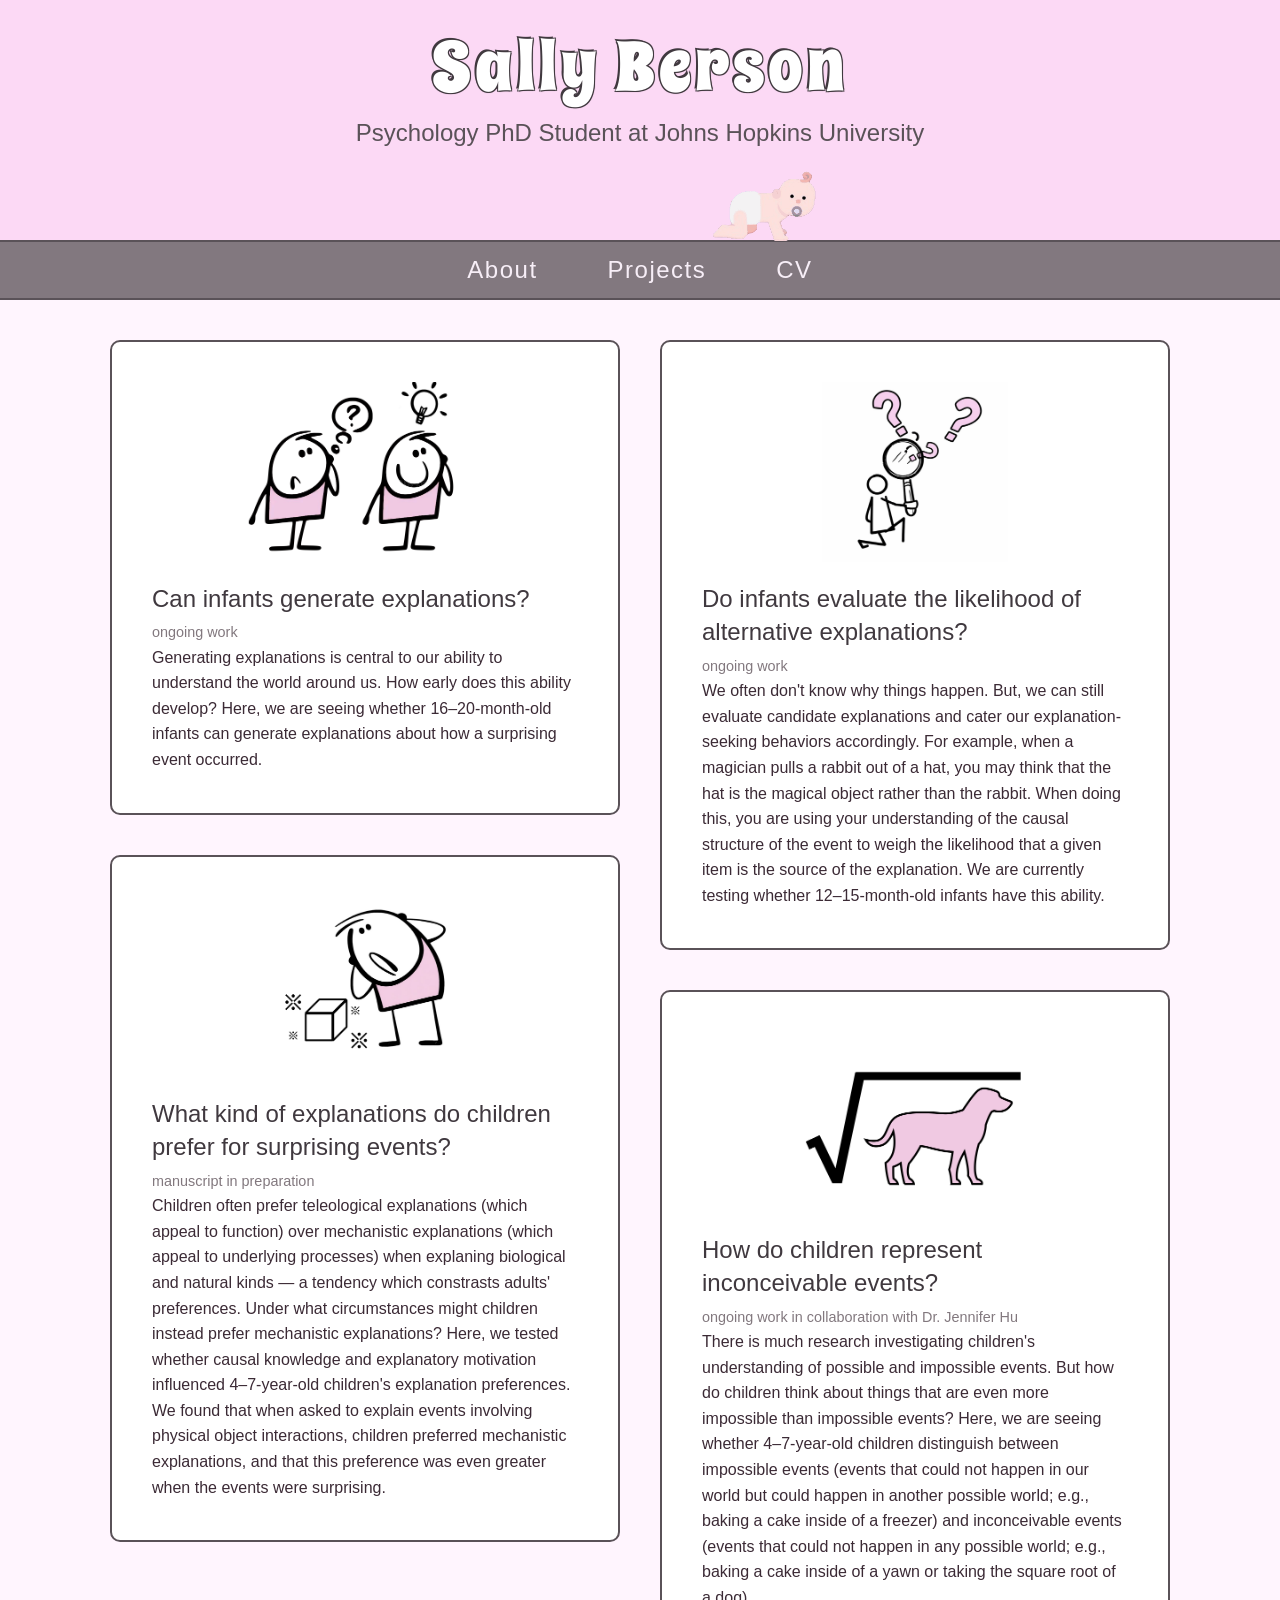
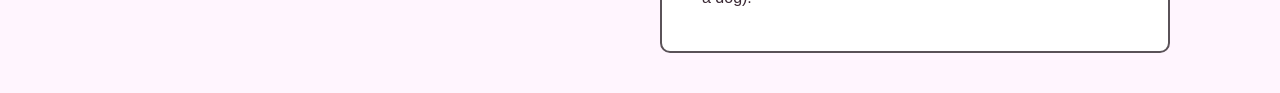
==== projects.html @ f0aedfdd "website" ====
<!DOCTYPE html>
<html lang="en">
<head>
  <meta charset="UTF-8" />
  <meta name="viewport" content="width=device-width, initial-scale=1" />
  <title>Projects | Sally Berson</title>

  <!-- Google Fonts -->
  <link rel="preconnect" href="https://fonts.googleapis.com">
  <link rel="preconnect" href="https://fonts.gstatic.com" crossorigin>
  <link href="https://fonts.googleapis.com/css2?family=Caprasimo&family=Montserrat:wght@400;500;700&display=swap" rel="stylesheet">
  <link href="https://fonts.googleapis.com/css2?family=Limelight&family=Spicy+Rice:wght@400;500;700&display=swap" rel="stylesheet">

  <!-- Stylesheet -->
  <link rel="stylesheet" href="style.css">
</head>
<body>

<header>
  <h1>Sally Berson</h1>
  <p>Psychology PhD Student at Johns Hopkins University</p>
  <div class="baby-container">
    <img src="baby_crawl_nobg_slow.gif" alt="Animated crawling baby" class="baby" />
  </div>
</header>

<nav>
  <a href="index.html">About</a>
  <a href="projects.html">Projects</a>
  <a href="berson_cv.pdf" target="_blank">CV</a>
</nav>

  <div class="projects-grid">

    <div class="project-card">
      <img src="projects_images/projects_images.001.png" alt="Project image">
      <h3>Can infants generate explanations?</h3>
      <p class="project-meta">ongoing work</p>
      <p>
       Generating explanations is central to our ability to understand the world around us. How early does this ability develop? Here, we are seeing whether 16–20-month-old infants can generate explanations about how a surprising event occurred. 
      </p>
    </div>

    <div class="project-card">
      <img src="projects_images/projects_images.002.png" alt="Project image">
      <h3>What kind of explanations do children prefer for surprising events?</h3>
      <p class="project-meta">manuscript in preparation</p>
      <p>
        Children often prefer teleological explanations (which appeal to function) over mechanistic explanations (which appeal to underlying processes) when explaning biological and natural kinds — a tendency which constrasts adults' preferences. Under what circumstances might children instead prefer mechanistic explanations? Here, we tested whether causal knowledge and explanatory motivation influenced 4–7-year-old children's explanation preferences. We found that when asked to explain events involving physical object interactions, children preferred mechanistic explanations, and that this preference was even greater when the events were surprising.
      </p>
    </div>

    <div class="project-card">
      <img src="projects_images/projects_images.003.png" alt="Project image">
      <h3>Do infants evaluate the likelihood of alternative explanations?</h3>
      <p class="project-meta">ongoing work</p>
      <p>
        We often don't know why things happen. But, we can still evaluate candidate explanations and cater our explanation-seeking behaviors accordingly. For example, when a magician pulls a rabbit out of a hat, you may think that the hat is the magical object rather than the rabbit. When doing this, you are using your understanding of the causal structure of the event to weigh the likelihood that a given item is the source of the explanation. We are currently testing whether 12–15-month-old infants have this ability.   
      </p>
    </div>

    <div class="project-card">
      <img src="projects_images/projects_images.004.png" alt="Project image">
      <h3>How do children represent inconceivable events?</h3>
      <p class="project-meta"> ongoing work in collaboration with Dr. Jennifer Hu</p>
      <p>
        There is much research investigating children's understanding of possible and impossible events. But how do children think about things that are even more impossible than impossible events? Here, we are seeing whether 4–7-year-old children distinguish between impossible events (events that could not happen in our world but could happen in another possible world; e.g., baking a cake inside of a freezer) and inconceivable events (events that could not happen in any possible world; e.g., baking a cake inside of a yawn or taking the square root of a dog).
      </p>
    </div>



  </div>
</section>


  </div>
</section>


</body>
</html>
---- style.css ----
/* Reset */
* {
  margin: 0;
  padding: 0;
  box-sizing: border-box;
}

/* Typography */
body {
  font-family: 'Apertura-regular', sans-serif;
  font-stretch: normal;
  background-color: #FFF5FE;
  color: #3b2a35;
  line-height: 1.4;
}

header h1 {
  font-family: 'Spicy rice', sans-serif;
  font-size: 4.3rem;
  color: white;
  font-weight: 400;
  letter-spacing: 4px;
  text-shadow:
    -2.5px -2.5px 0 #40393F,
     1px -1px 0 #40393F,
    -1px  1px 0 #40393F,
     1px  1px 0 #40393F,
     0 0 2px #40393F; /* small blur to soften edges */
}


header p {
  font-size: 1.5rem;
  color: #5A5258;
}

a {
  color: #F285CF;
  text-decoration: none;
}
a:hover {
  text-decoration: none;
}

/* Header */
header {
  background-color: #FCD9F5;
  padding: 20px 10px 30px;
  text-align: center;
  align-items: center;
  width: 100%;
 /* box-shadow: 0 3px 10px rgba(210, 107, 162, 0.3);*/
  border-bottom: 2px solid #5A5258;
  position: relative;
}


/* Baby animation */
.baby-container {
  position: relative;
  width: 100%;
  height: 50px;
  margin-top: 10px;
}
.baby {
  position: absolute;
  top: -85px;
  width: 250px;
  height: auto;
  animation: crawl 75s linear infinite;
  user-select: none;
}

@keyframes crawl {
  0% { left: -150px; }
  100% { left: 100%; }
}


/* Navigation */
nav {
  background-color: #82787F;
  display: flex;
  justify-content: center;
  gap: 50px;
  width: 100%;
  letter-spacing: 1.5px; 
  padding: 5px 0;
  border-bottom: 2px solid #5A5258;
  /*margin-left: -10px;*/
 /* box-shadow: 0 3px 8px rgba(210, 107, 162, 0.5);*/
}
nav a {
  display: flex;
  color: #F7EEF7;
  font-weight: 500;
  font-size: 1.5rem;
  padding: 6px 10px;
  border-radius: 6px;
  transition: background-color 0.3s ease;
}
nav a:hover {
  background-color: #FF8FDC;
  color: white;
}

/* Layout container */
.container {
  display: flex;
  max-width: 1100px;
  margin: 40px auto;
  padding: 0 20px;
  gap: 40px;
  min-height: 70vh;
  align-items: flex-start;
}

/* Main content */
main {
  flex: 2.5;
  background: white;
  color: #40393F;
  padding: 20px;
  border-radius: 12px;
  border: 2px solid #5A5258;
  /*box-shadow: 0 4px 15px rgba(210, 107, 162, 0.2);*/
}
main h2 {
  color: #40393F;
  font-weight: normal;
  margin-bottom: 12px;
  font-size: 2rem;
  border-bottom: 2px solid #82787E;
  padding-bottom: 6px;
}
main section {
  margin-bottom: 30px;
}
main p, main ul {
  font-size: 1.1rem;
  margin-bottom: 15px;
}
main ul {
  padding-left: 1.2rem;
  color: #5A5258;
}
main ul li {
  margin-bottom: 8px;
}


/* Photo container */
.photo-container {
  flex: 1.5;
  display: flex;
  justify-content: center;
  align-items: center;
  padding: 20px;
  background: white;
  border-radius: 12px;
  /*box-shadow: 0 4px 15px rgba(210, 107, 162, 0.15); */
  overflow: hidden;
  border: 2px solid #5A5258;
  max-width: 100%;
}
.photo-wrapper {
  position: relative;
  width: 100%;
  max-width: 100%;
}
.photo-wrapper img.main-photo {
  width: 100%;
  height: auto;
  border: 2px solid #5A5258;
  border-radius: 1px;
  object-fit: cover;
  display: block;
  z-index: 1;
  position: relative;
  box-shadow: 0 0 10px rgba(210, 107, 162, 0.5);
}
.photo-wrapper img.hover-photo {
  position: absolute;
  top: 0;
  left: 0;
  width: 100%;
  border: 2px solid #5A5258;
  height: auto;
  object-fit: cover;
  border-radius: 1px;
  opacity: 0;
  transition: opacity 0.3s ease;
  box-shadow: 0 0 10px rgba(210, 107, 162, 0.5);
  z-index: 2;
}

.photo-container:hover .hover-photo {
  opacity: 1;
}
.photo-container:hover .main-photo {
  opacity: 0;
}

.content-box {
  background: white;
  padding: 25px;
  border-radius: 10px;
  position: relative;
  z-index: 2;
}

.photo-container,
main {
  position: relative;
  z-index: 1;
  border-radius: 12px;

}

.photo-container::after,
main::after {
  content: "";
  position: absolute;
  inset: -6px;
  border-radius: 14px;
  pointer-events: none;
  z-index: -1;
}


/* Responsive */
@media (max-width: 900px) {
  .container {
    flex-direction: column;
  }
  .photo-container {
    margin-top: 30px;
  }
}

/* Contact icons under photo */
.contact-links {
  display: flex;
  justify-content: center;
  gap: 18px;
  margin-top: 15px;
}

.contact-link {
  display: flex;
  align-items: center;
  justify-content: center;
  width: 42px;
  height: 42px;
  border-radius: 50%;
  background: #FFE6F8;
  color: #5A5258;
  font-size: 18px;
  transition: all 0.25s ease;
}

.contact-link:hover {
  background: #FF8FDC;
  color: white;
}


/* PROJECT GRID */

#projects {
  max-width: 1000px;
  margin: 0 auto;
  padding: 0 40px;
}

.projects-grid {
  column-count: 2;
  column-gap: 40px;
  max-width: 1100px;
  margin: 40px auto;
  padding: 0 20px;
}

/* White box styling */

.project-card {
  background: white;
  border-radius: 10px;
  padding: 40px;
 /* box-shadow: 0 4px 15px rgba(210, 107, 162, 0.15); */
  border: 2px solid #5A5258;
  transition: transform 0.2s ease, box-shadow 0.2s ease;
  break-inside: avoid;
  margin-bottom: 40px;
}

/* Image */

.project-card img {
  width: 100%;
  height: 180px;
  object-fit: cover;
  border-radius: 6px;
  margin-bottom: 14px;
}

/* Text */

.project-card h3 {
  font-size: 1.5rem;
  color: #40393F;
  font-weight: 15;
  margin: 0 0 6px 0;
}

.project-meta {
  font-size: 0.9rem;
  color: #82787E;
  margin-bottom: 10px;
}

.project-card p {
  margin: 0;
  line-height: 1.6;
}

/* Mobile */

@media (max-width: 700px) {
  .projects-grid {
    grid-template-columns: 1fr;
  }
}
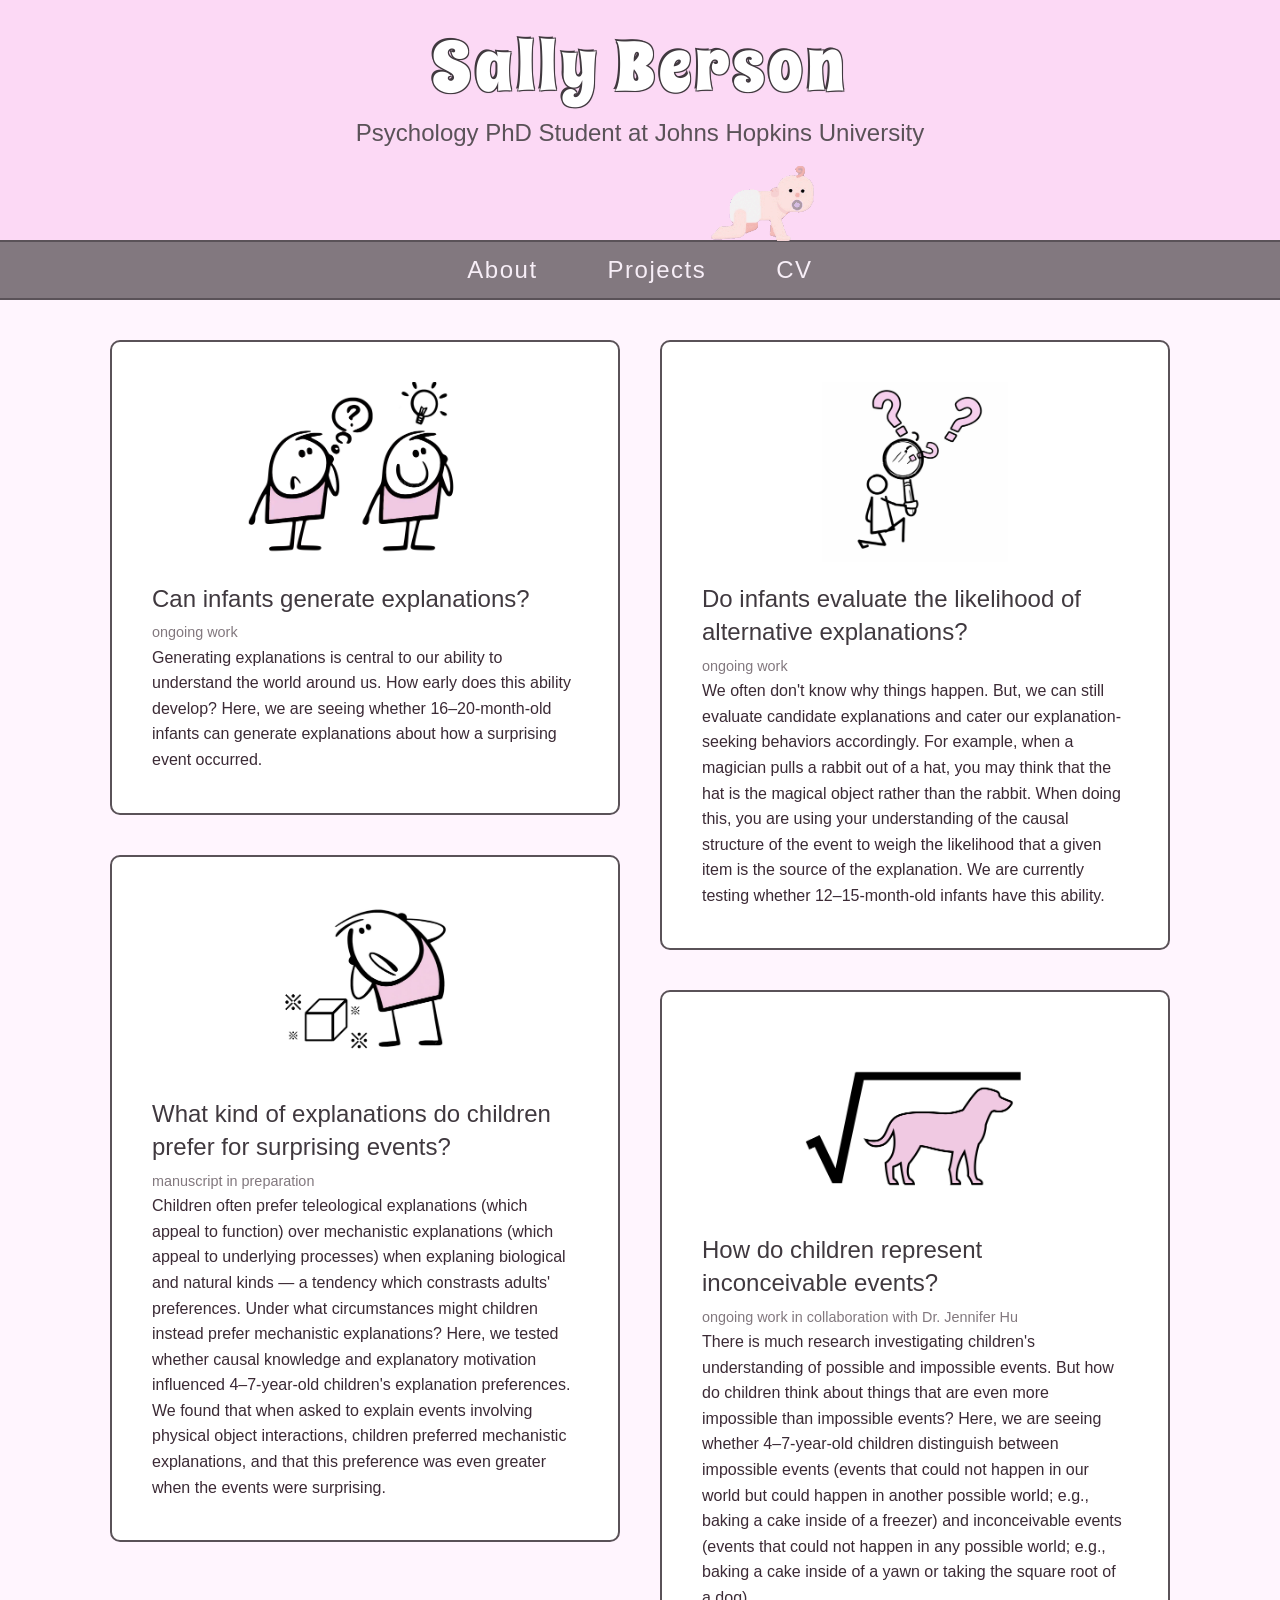
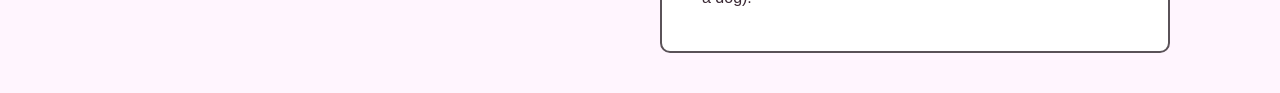
==== commit 208ebd27: "stat counter" ====
--- a/projects.html
+++ b/projects.html
@@ -77,6 +77,21 @@
   </div>
 </section>
 
+<!-- Default Statcounter code for Personal Website http://sallyberson.github.io
+-->
+<script type="text/javascript">
+var sc_project=13206247; 
+var sc_invisible=1; 
+var sc_security="9e71a577"; 
+</script>
+<script type="text/javascript"
+src="https://www.statcounter.com/counter/counter.js" async></script>
+<noscript><div class="statcounter"><a title="Web Analytics Made Easy -
+Statcounter" href="https://statcounter.com/" target="_blank"><img
+class="statcounter" src="https://c.statcounter.com/13206247/0/9e71a577/1/"
+alt="Web Analytics Made Easy - Statcounter"
+referrerPolicy="no-referrer-when-downgrade"></a></div></noscript>
+<!-- End of Statcounter Code -->
 
 </body>
 </html>
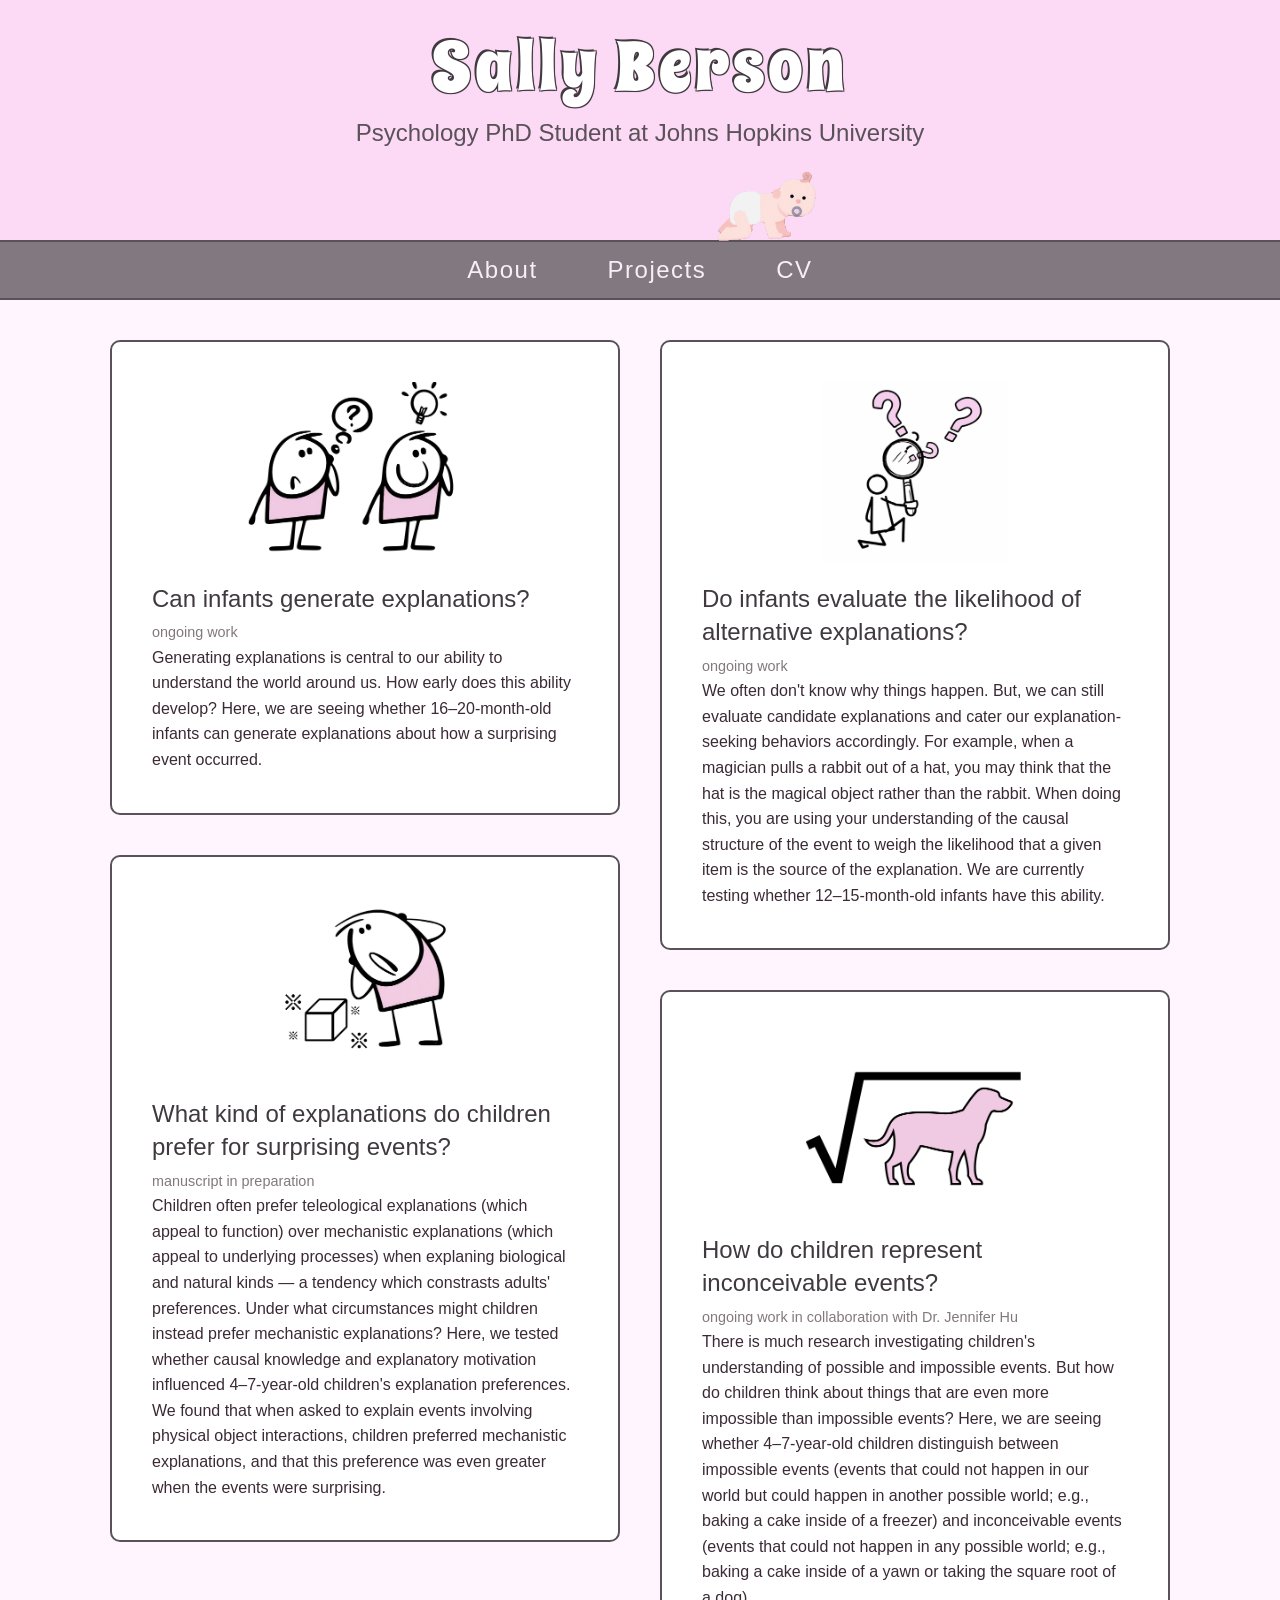
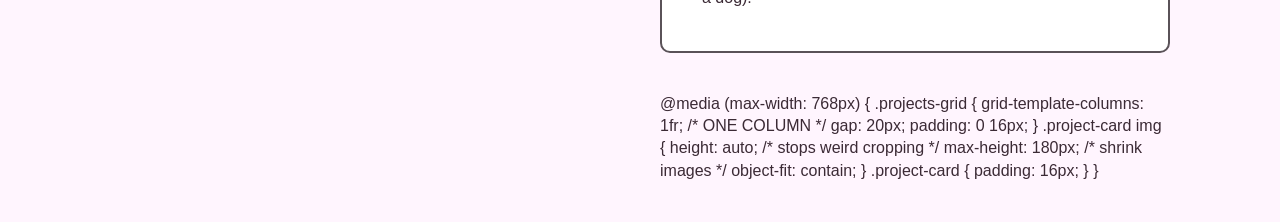
==== commit 986eaaaa: "updates" ====
--- a/projects.html
+++ b/projects.html
@@ -68,7 +68,27 @@
       </p>
     </div>
 
+<!-- for mobile use
+-->
+@media (max-width: 768px) {
 
+  .projects-grid {
+    grid-template-columns: 1fr;   /* ONE COLUMN */
+    gap: 20px;
+    padding: 0 16px;
+  }
+
+  .project-card img {
+    height: auto;      /* stops weird cropping */
+    max-height: 180px; /* shrink images */
+    object-fit: contain;
+  }
+
+  .project-card {
+    padding: 16px;
+  }
+
+}
 
   </div>
 </section>
--- a/style.css
+++ b/style.css
@@ -331,3 +331,23 @@
     grid-template-columns: 1fr;
   }
 }
+
+@media (max-width: 768px) {
+
+  .projects-grid {
+    grid-template-columns: 1fr;  
+    gap: 20px;
+    padding: 0 16px;
+  }
+
+  .project-card img {
+    height: auto;      
+    max-height: 180px; 
+    object-fit: contain;
+  }
+
+  .project-card {
+    padding: 16px;
+  }
+
+}
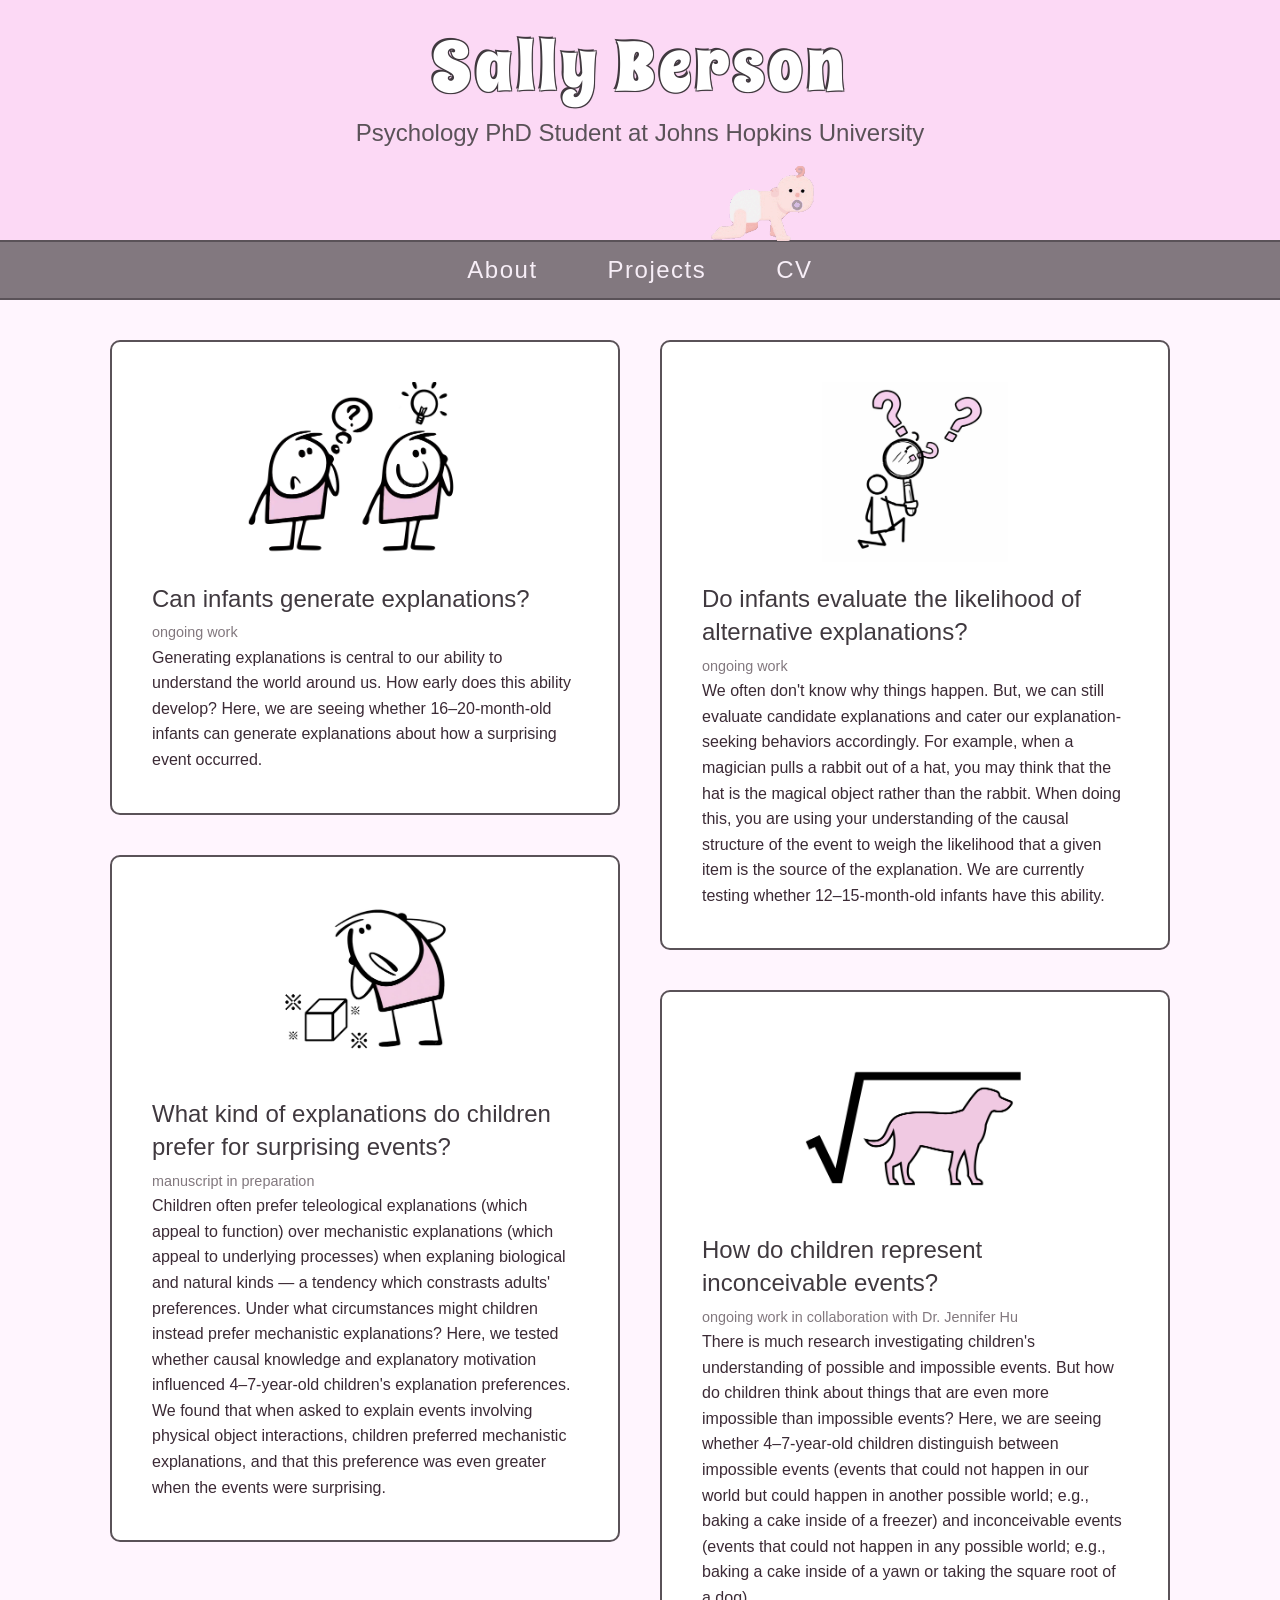
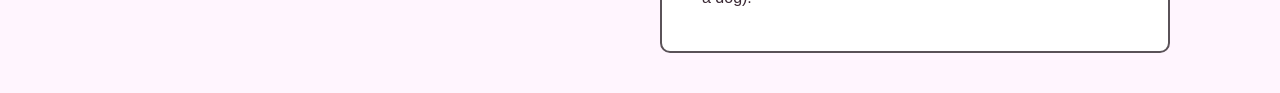
==== commit ef434d7b: "mobile" ====
--- a/projects.html
+++ b/projects.html
@@ -68,27 +68,6 @@
       </p>
     </div>
 
-<!-- for mobile use
--->
-@media (max-width: 768px) {
-
-  .projects-grid {
-    grid-template-columns: 1fr;   /* ONE COLUMN */
-    gap: 20px;
-    padding: 0 16px;
-  }
-
-  .project-card img {
-    height: auto;      /* stops weird cropping */
-    max-height: 180px; /* shrink images */
-    object-fit: contain;
-  }
-
-  .project-card {
-    padding: 16px;
-  }
-
-}
 
   </div>
 </section>
--- a/style.css
+++ b/style.css
@@ -341,7 +341,7 @@
   }
 
   .project-card img {
-    height: auto;      
+    height: auto;     
     max-height: 180px; 
     object-fit: contain;
   }
@@ -351,3 +351,4 @@
   }
 
 }
+}
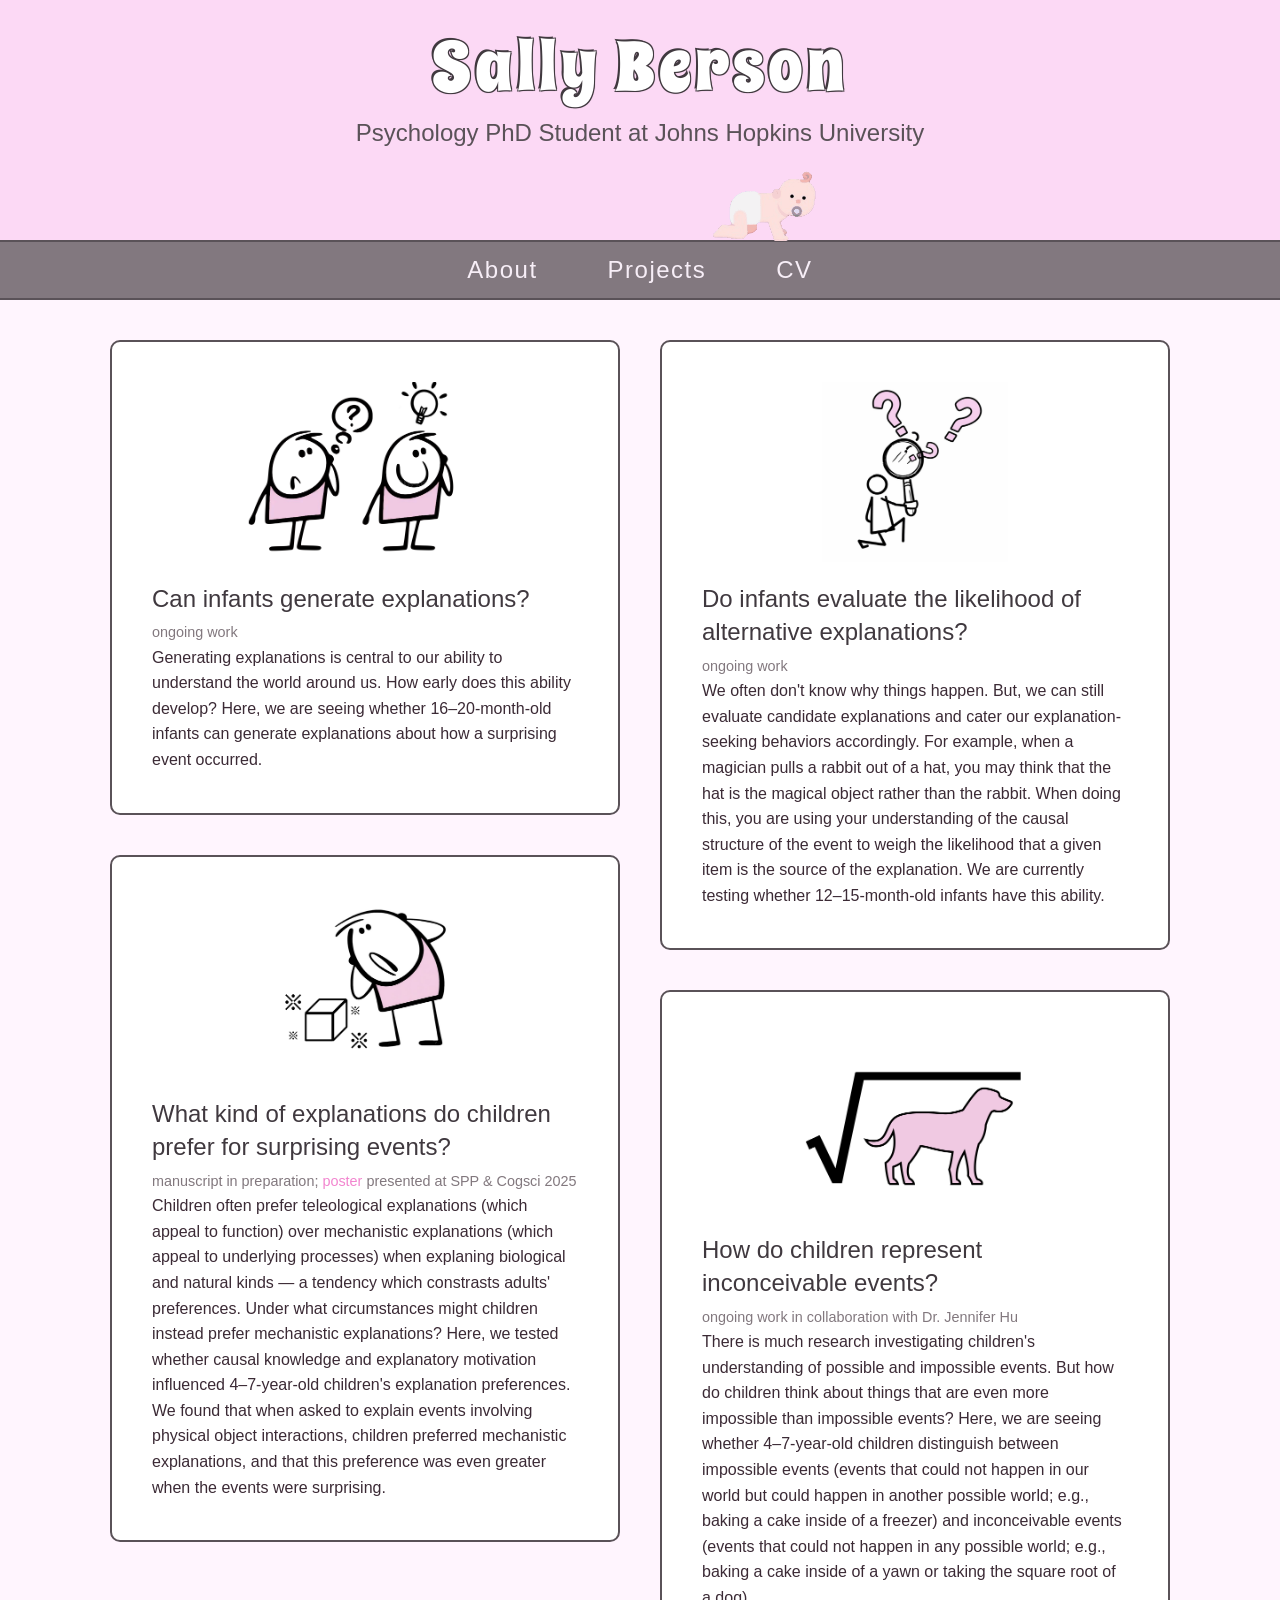
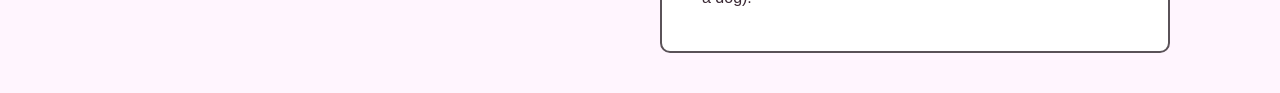
==== commit d3146fa3: "project_update" ====
--- a/projects.html
+++ b/projects.html
@@ -44,7 +44,7 @@
     <div class="project-card">
       <img src="projects_images/projects_images.002.png" alt="Project image">
       <h3>What kind of explanations do children prefer for surprising events?</h3>
-      <p class="project-meta">manuscript in preparation</p>
+      <p class="project-meta">manuscript in preparation; <a href="LE_poster_compressed.pdf" target="_blank"> poster </a> presented at SPP & Cogsci 2025</p>
       <p>
         Children often prefer teleological explanations (which appeal to function) over mechanistic explanations (which appeal to underlying processes) when explaning biological and natural kinds — a tendency which constrasts adults' preferences. Under what circumstances might children instead prefer mechanistic explanations? Here, we tested whether causal knowledge and explanatory motivation influenced 4–7-year-old children's explanation preferences. We found that when asked to explain events involving physical object interactions, children preferred mechanistic explanations, and that this preference was even greater when the events were surprising.
       </p>
--- a/style.css
+++ b/style.css
@@ -325,30 +325,19 @@
 }
 
 /* Mobile */
-
-@media (max-width: 700px) {
+@media (max-width: 768px) {
   .projects-grid {
-    grid-template-columns: 1fr;
+    column-count: 1;
   }
-}
-
-@media (max-width: 768px) {
-
-  .projects-grid {
-    grid-template-columns: 1fr;  
-    gap: 20px;
-    padding: 0 16px;
-  }
 
   .project-card img {
-    height: auto;     
-    max-height: 180px; 
+    width: 100%;
+    height: auto;
+    max-height: 180px;
     object-fit: contain;
   }
-
-  .project-card {
-    padding: 16px;
-  }
-
-}
-}
+}
+}
+
+}
+}
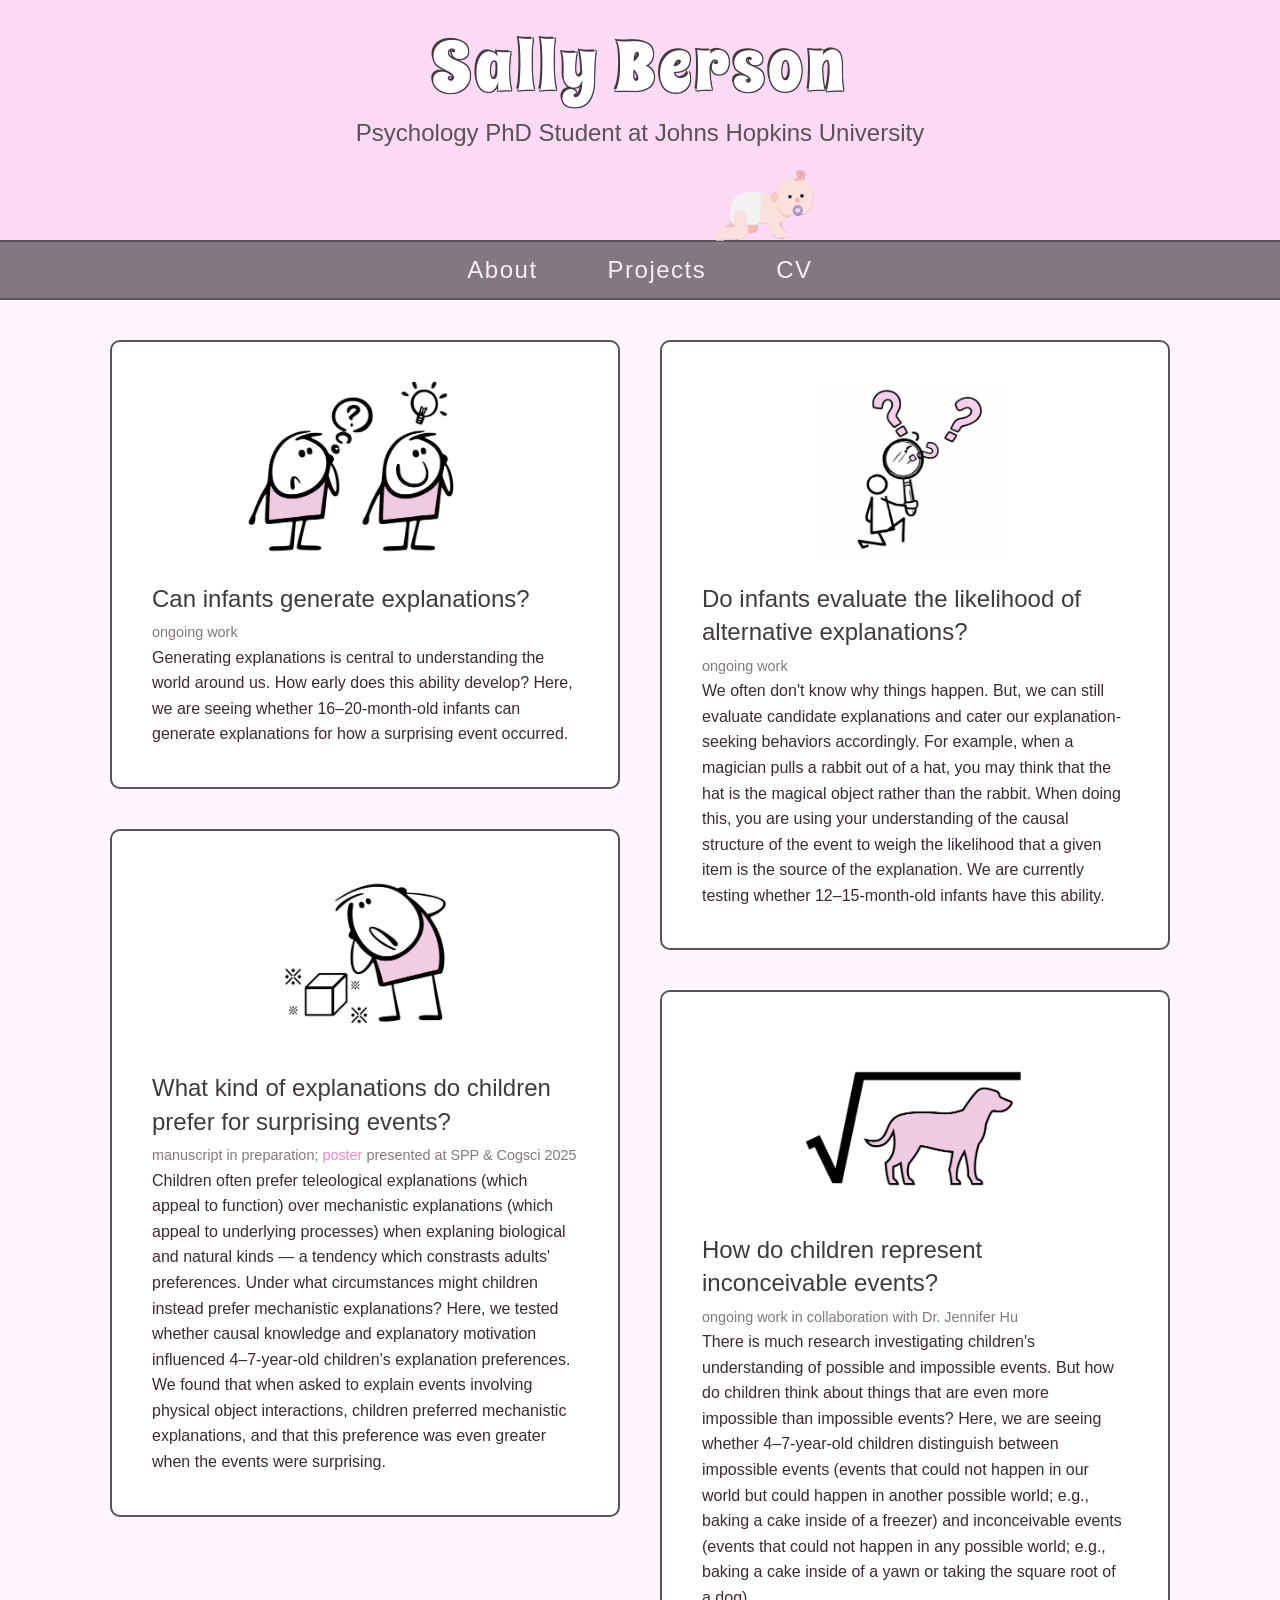
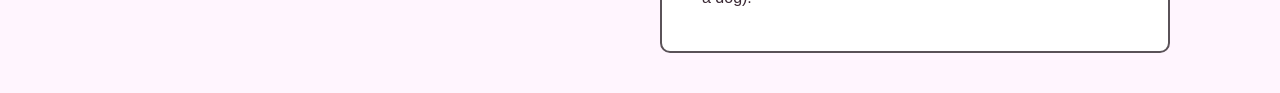
==== commit 7a20e186: "update" ====
--- a/projects.html
+++ b/projects.html
@@ -37,7 +37,7 @@
       <h3>Can infants generate explanations?</h3>
       <p class="project-meta">ongoing work</p>
       <p>
-       Generating explanations is central to our ability to understand the world around us. How early does this ability develop? Here, we are seeing whether 16–20-month-old infants can generate explanations about how a surprising event occurred. 
+       Generating explanations is central to understanding the world around us. How early does this ability develop? Here, we are seeing whether 16–20-month-old infants can generate explanations for how a surprising event occurred. 
       </p>
     </div>
 
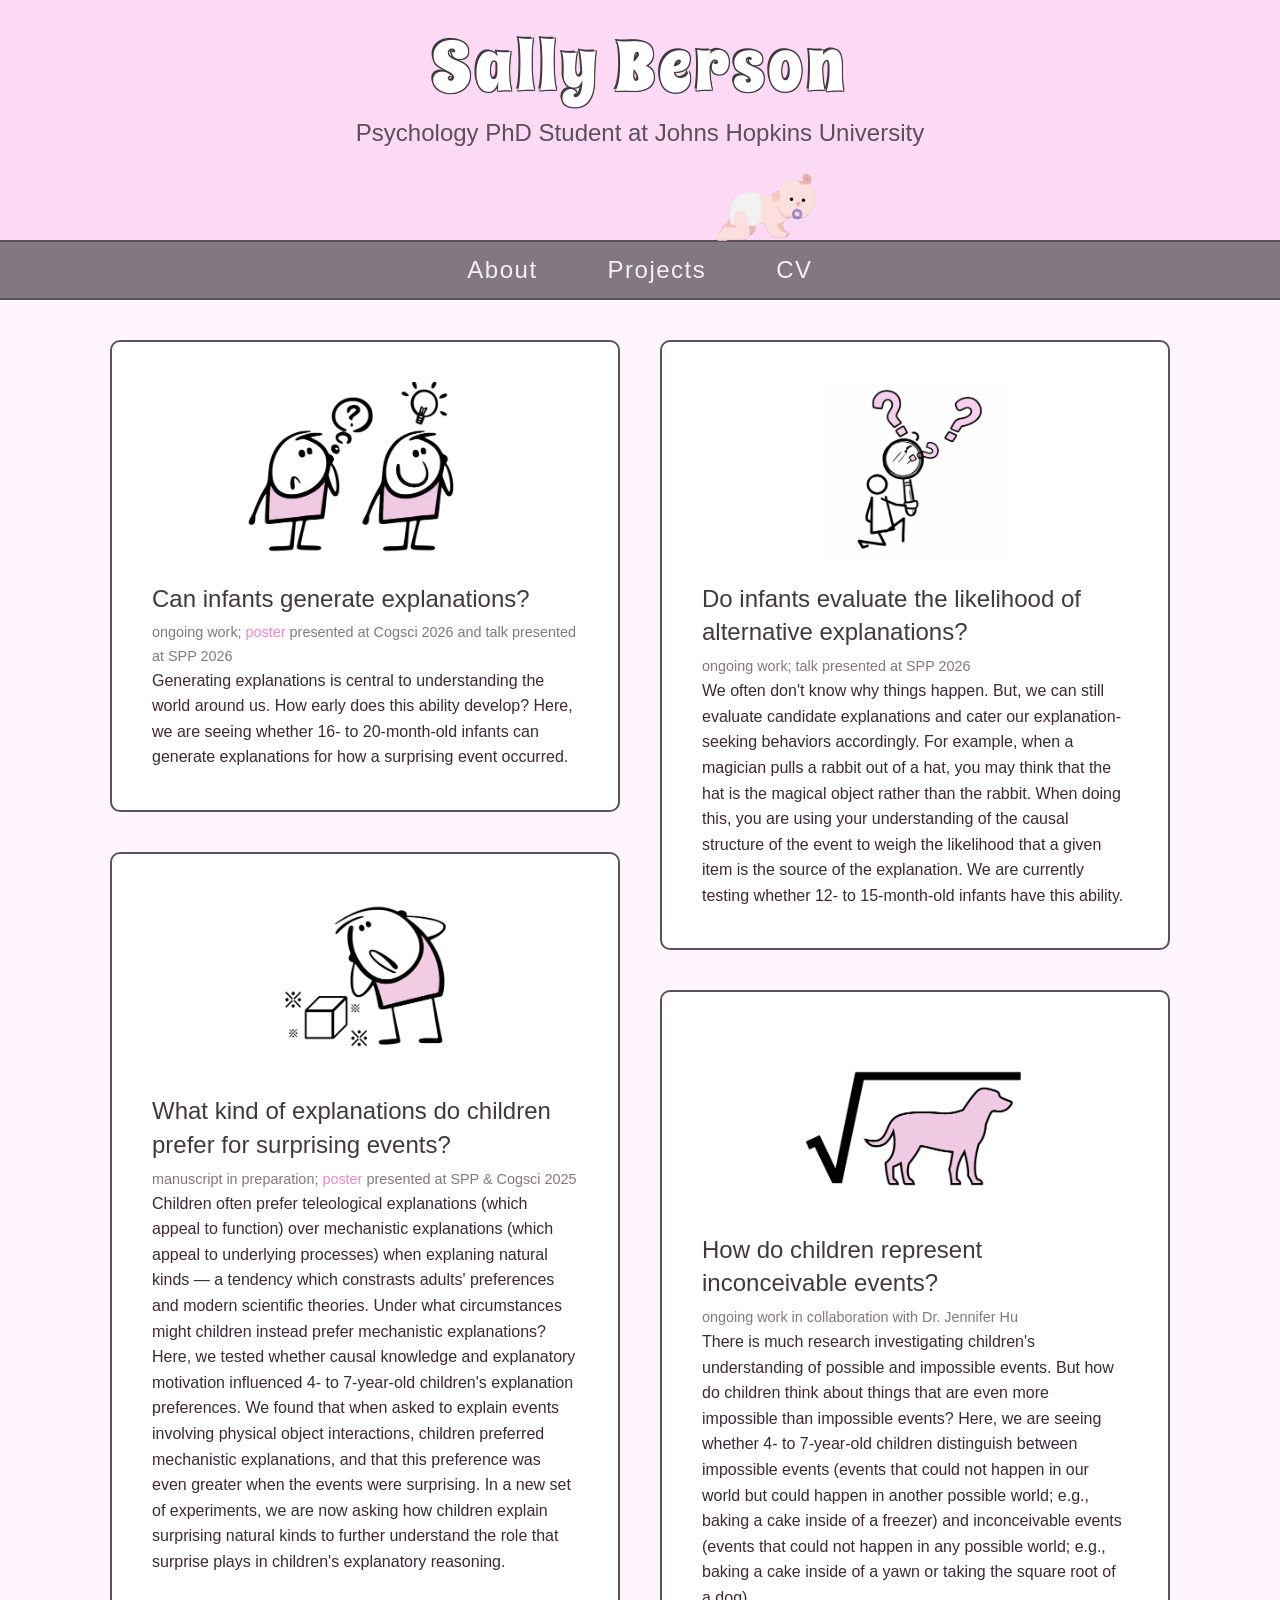
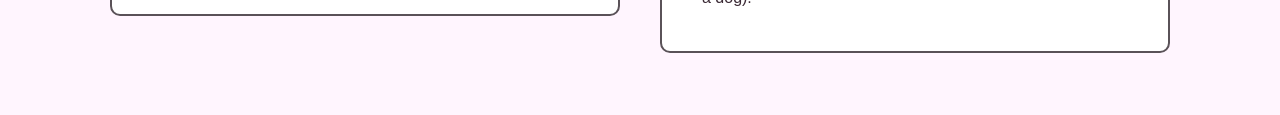
==== commit eedeba01: "update" ====
--- a/projects.html
+++ b/projects.html
@@ -35,27 +35,27 @@
     <div class="project-card">
       <img src="projects_images/projects_images.001.png" alt="Project image">
       <h3>Can infants generate explanations?</h3>
-      <p class="project-meta">ongoing work</p>
+      <p class="project-meta">ongoing work; <a href= "cds_poster_2026.pdf" target = "_blank" > poster </a> presented at Cogsci 2026 and talk presented at SPP 2026</p>
       <p>
-       Generating explanations is central to understanding the world around us. How early does this ability develop? Here, we are seeing whether 16–20-month-old infants can generate explanations for how a surprising event occurred. 
+       Generating explanations is central to understanding the world around us. How early does this ability develop? Here, we are seeing whether 16- to 20-month-old infants can generate explanations for how a surprising event occurred. 
       </p>
     </div>
 
     <div class="project-card">
       <img src="projects_images/projects_images.002.png" alt="Project image">
       <h3>What kind of explanations do children prefer for surprising events?</h3>
-      <p class="project-meta">manuscript in preparation; <a href="LE_poster_compressed.pdf" target="_blank"> poster </a> presented at SPP & Cogsci 2025</p>
+      <p class="project-meta">manuscript in preparation; <a href="spp_poster_2025.pdf" target="_blank"> poster </a> presented at SPP & Cogsci 2025</p>
       <p>
-        Children often prefer teleological explanations (which appeal to function) over mechanistic explanations (which appeal to underlying processes) when explaning biological and natural kinds — a tendency which constrasts adults' preferences. Under what circumstances might children instead prefer mechanistic explanations? Here, we tested whether causal knowledge and explanatory motivation influenced 4–7-year-old children's explanation preferences. We found that when asked to explain events involving physical object interactions, children preferred mechanistic explanations, and that this preference was even greater when the events were surprising.
+        Children often prefer teleological explanations (which appeal to function) over mechanistic explanations (which appeal to underlying processes) when explaning natural kinds — a tendency which constrasts adults' preferences and modern scientific theories. Under what circumstances might children instead prefer mechanistic explanations? Here, we tested whether causal knowledge and explanatory motivation influenced 4- to 7-year-old children's explanation preferences. We found that when asked to explain events involving physical object interactions, children preferred mechanistic explanations, and that this preference was even greater when the events were surprising. In a new set of experiments, we are now asking how children explain surprising natural kinds to further understand the role that surprise plays in children's explanatory reasoning.
       </p>
     </div>
 
     <div class="project-card">
       <img src="projects_images/projects_images.003.png" alt="Project image">
       <h3>Do infants evaluate the likelihood of alternative explanations?</h3>
-      <p class="project-meta">ongoing work</p>
+      <p class="project-meta">ongoing work; talk presented at SPP 2026</p>
       <p>
-        We often don't know why things happen. But, we can still evaluate candidate explanations and cater our explanation-seeking behaviors accordingly. For example, when a magician pulls a rabbit out of a hat, you may think that the hat is the magical object rather than the rabbit. When doing this, you are using your understanding of the causal structure of the event to weigh the likelihood that a given item is the source of the explanation. We are currently testing whether 12–15-month-old infants have this ability.   
+        We often don't know why things happen. But, we can still evaluate candidate explanations and cater our explanation-seeking behaviors accordingly. For example, when a magician pulls a rabbit out of a hat, you may think that the hat is the magical object rather than the rabbit. When doing this, you are using your understanding of the causal structure of the event to weigh the likelihood that a given item is the source of the explanation. We are currently testing whether 12- to 15-month-old infants have this ability.   
       </p>
     </div>
 
@@ -64,7 +64,7 @@
       <h3>How do children represent inconceivable events?</h3>
       <p class="project-meta"> ongoing work in collaboration with Dr. Jennifer Hu</p>
       <p>
-        There is much research investigating children's understanding of possible and impossible events. But how do children think about things that are even more impossible than impossible events? Here, we are seeing whether 4–7-year-old children distinguish between impossible events (events that could not happen in our world but could happen in another possible world; e.g., baking a cake inside of a freezer) and inconceivable events (events that could not happen in any possible world; e.g., baking a cake inside of a yawn or taking the square root of a dog).
+        There is much research investigating children's understanding of possible and impossible events. But how do children think about things that are even more impossible than impossible events? Here, we are seeing whether 4- to 7-year-old children distinguish between impossible events (events that could not happen in our world but could happen in another possible world; e.g., baking a cake inside of a freezer) and inconceivable events (events that could not happen in any possible world; e.g., baking a cake inside of a yawn or taking the square root of a dog).
       </p>
     </div>
 
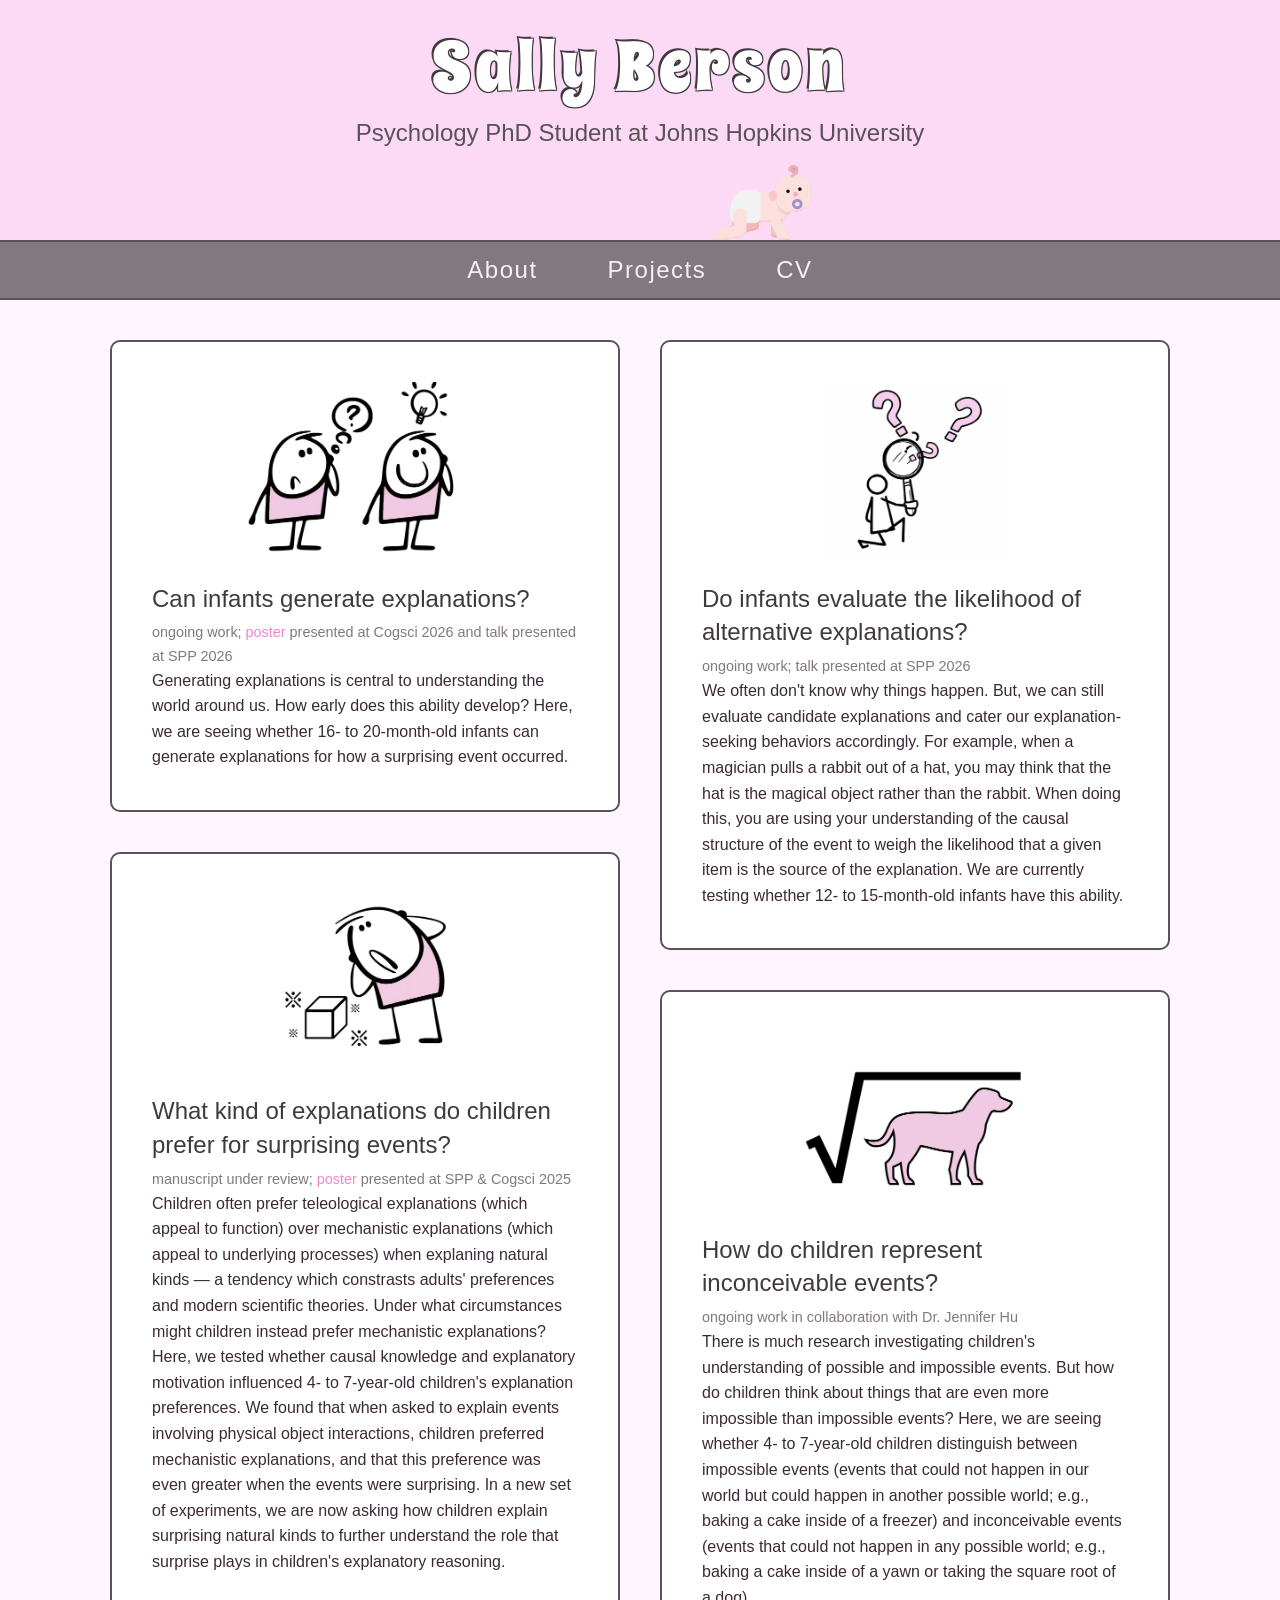
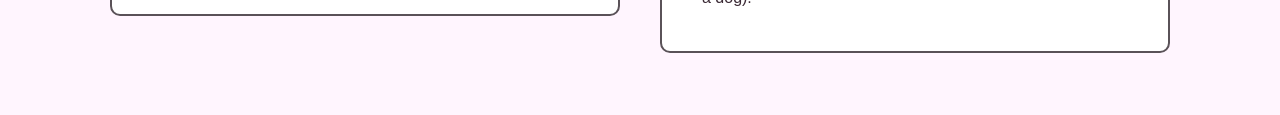
==== commit e8a206f8: "Update projects.html" ====
--- a/projects.html
+++ b/projects.html
@@ -44,7 +44,7 @@
     <div class="project-card">
       <img src="projects_images/projects_images.002.png" alt="Project image">
       <h3>What kind of explanations do children prefer for surprising events?</h3>
-      <p class="project-meta">manuscript in preparation; <a href="spp_poster_2025.pdf" target="_blank"> poster </a> presented at SPP & Cogsci 2025</p>
+      <p class="project-meta">manuscript under review; <a href="spp_poster_2025.pdf" target="_blank"> poster </a> presented at SPP & Cogsci 2025</p>
       <p>
         Children often prefer teleological explanations (which appeal to function) over mechanistic explanations (which appeal to underlying processes) when explaning natural kinds — a tendency which constrasts adults' preferences and modern scientific theories. Under what circumstances might children instead prefer mechanistic explanations? Here, we tested whether causal knowledge and explanatory motivation influenced 4- to 7-year-old children's explanation preferences. We found that when asked to explain events involving physical object interactions, children preferred mechanistic explanations, and that this preference was even greater when the events were surprising. In a new set of experiments, we are now asking how children explain surprising natural kinds to further understand the role that surprise plays in children's explanatory reasoning.
       </p>
